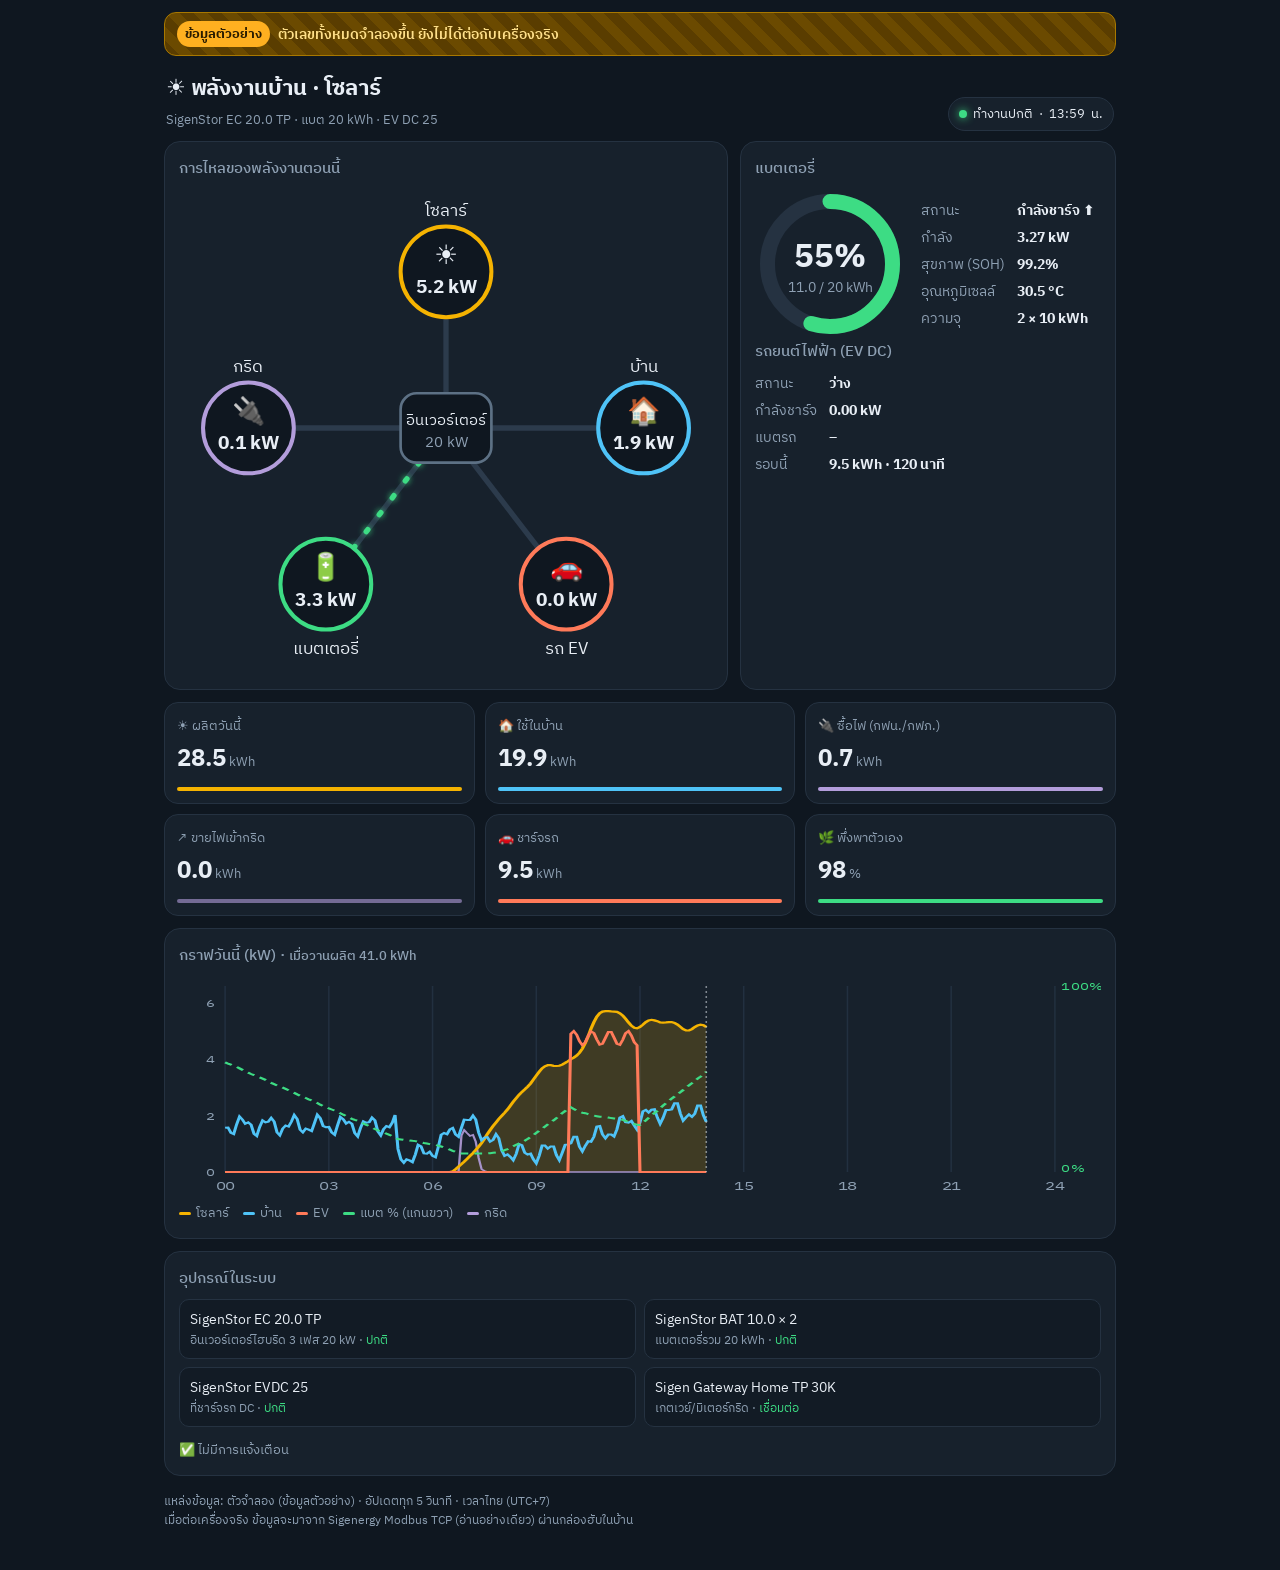
==== index.html @ 57610121 "Solar dashboard demo (simulated data)" ====
<!doctype html>
<html lang="th">
<head>
<meta charset="utf-8">
<meta name="viewport" content="width=device-width, initial-scale=1, viewport-fit=cover">
<meta name="robots" content="noindex">
<link rel="icon" href="data:image/svg+xml,<svg xmlns=%22http://www.w3.org/2000/svg%22 viewBox=%220 0 100 100%22><text y=%22.9em%22 font-size=%2290%22>☀️</text></svg>">
<title>พลังงานบ้าน · โซลาร์ (ข้อมูลตัวอย่าง)</title>
<link rel="preconnect" href="https://fonts.googleapis.com"><link rel="preconnect" href="https://fonts.gstatic.com" crossorigin>
<link href="https://fonts.googleapis.com/css2?family=IBM+Plex+Sans+Thai:wght@400;500;600;700&display=swap" rel="stylesheet">
<style>
:root{--bg:#0f1720;--card:#17212c;--line:#253241;--txt:#e8eef5;--mut:#8ea0b3;--pv:#f5b301;--home:#4fc3f7;--bat:#3ddc84;--grid:#b39ddb;--ev:#ff7a59;--warn:#ffb020}
*{box-sizing:border-box}html,body{margin:0;background:var(--bg);color:var(--txt);font-family:"IBM Plex Sans Thai",system-ui,sans-serif}
.wrap{max-width:980px;margin:0 auto;padding:12px 14px 40px}
.demo{background:repeating-linear-gradient(45deg,#5a3d00,#5a3d00 10px,#6b4a00 10px,#6b4a00 20px);color:#ffe08a;border:1px solid #a87800;border-radius:12px;padding:8px 12px;font-weight:600;display:flex;gap:8px;align-items:center;font-size:14px}
.demo b{white-space:nowrap;background:#ffb020;color:#2a1c00;padding:2px 8px;border-radius:999px;font-size:13px}
header{display:flex;justify-content:space-between;align-items:flex-end;margin:14px 2px 10px;gap:10px;flex-wrap:wrap}
h1{font-size:22px;margin:0}.sub{color:var(--mut);font-size:13px;margin-top:2px}
.pill{display:inline-flex;align-items:center;gap:6px;background:var(--card);border:1px solid var(--line);padding:5px 10px;border-radius:999px;font-size:13px}
.dot{width:8px;height:8px;border-radius:50%;background:var(--bat);box-shadow:0 0 8px var(--bat)}
.grid2{display:grid;grid-template-columns:1.5fr 1fr;gap:12px}@media(max-width:760px){.grid2{grid-template-columns:1fr}}
.card{background:var(--card);border:1px solid var(--line);border-radius:16px;padding:14px}
.card h2{font-size:15px;margin:0 0 8px;color:var(--mut);font-weight:500}
#flow{width:100%;height:auto;display:block}
.node circle{fill:#0f1720;stroke-width:3}.node text{fill:var(--txt);text-anchor:middle}
.lbl{font-size:13px;fill:var(--mut)}.val{font-size:17px;font-weight:700}
.wire{fill:none;stroke:#2c3b4c;stroke-width:4;stroke-linecap:round}
.flowline{fill:none;stroke-width:4;stroke-linecap:round;stroke-dasharray:2 14;animation:dash 1s linear infinite}
.flowline.rev{animation-direction:reverse}@keyframes dash{to{stroke-dashoffset:-16}}
.gauge{display:flex;align-items:center;gap:16px}
.gauge svg{width:150px;height:150px;flex:none}
.kv{display:grid;grid-template-columns:auto 1fr;gap:4px 12px;font-size:14px}.kv span:nth-child(odd){color:var(--mut)}
.tiles{display:grid;grid-template-columns:repeat(3,1fr);gap:10px;margin-top:12px}@media(max-width:560px){.tiles{grid-template-columns:repeat(2,1fr)}}
.tile{background:var(--card);border:1px solid var(--line);border-radius:14px;padding:12px}
.tile .t{font-size:13px;color:var(--mut)}.tile .n{font-size:24px;font-weight:700;margin-top:2px}.tile .u{font-size:13px;color:var(--mut);font-weight:400;margin-left:3px}
.tile .bar{height:4px;border-radius:2px;margin-top:8px}
#chart{width:100%;height:220px;display:block}
.legend{display:flex;gap:14px;flex-wrap:wrap;font-size:13px;color:var(--mut);margin-top:6px}.legend i{display:inline-block;width:12px;height:3px;border-radius:2px;margin-right:5px;vertical-align:middle}
.dev{display:grid;grid-template-columns:repeat(2,1fr);gap:8px;font-size:14px}@media(max-width:560px){.dev{grid-template-columns:1fr}}
.dev div{background:#121b25;border:1px solid var(--line);border-radius:10px;padding:8px 10px}.dev small{color:var(--mut);display:block}
.ok{color:var(--bat)}.foot{color:var(--mut);font-size:12px;margin-top:16px;line-height:1.6}
.mt{margin-top:12px}
</style>
</head>
<body>
<div class="wrap">
  <div class="demo" id="demoBanner"><b>ข้อมูลตัวอย่าง</b><span>ตัวเลขทั้งหมดจำลองขึ้น ยังไม่ได้ต่อกับเครื่องจริง</span></div>
  <header>
    <div><h1>☀️ พลังงานบ้าน · โซลาร์</h1><div class="sub">SigenStor EC 20.0 TP · แบต 20 kWh · EV DC 25</div></div>
    <div class="pill"><span class="dot" id="stDot"></span><span id="stTxt">ทำงานปกติ</span> · <span id="clock">--:--</span> น.</div>
  </header>

  <div class="grid2">
    <div class="card">
      <h2>การไหลของพลังงานตอนนี้</h2>
      <svg id="flow" viewBox="0 -14 400 364" aria-label="แผนภาพการไหลของพลังงาน">
        <defs><filter id="glow"><feGaussianBlur stdDeviation="2.5" result="b"/><feMerge><feMergeNode in="b"/><feMergeNode in="SourceGraphic"/></feMerge></filter></defs>
        <g id="wires"></g>
        <g class="node" transform="translate(200,165)"><rect x="-34" y="-26" width="68" height="52" rx="12" fill="#0f1720" stroke="#5d7185" stroke-width="2"/><text y="-2" class="lbl" style="font-size:11px">อินเวอร์เตอร์</text><text y="14" style="font-size:11px;fill:#8ea0b3">20 kW</text></g>
      </svg>
    </div>
    <div class="card">
      <h2>แบตเตอรี่</h2>
      <div class="gauge">
        <svg viewBox="0 0 120 120"><circle cx="60" cy="60" r="50" fill="none" stroke="#253241" stroke-width="12"/>
          <circle id="socArc" cx="60" cy="60" r="50" fill="none" stroke="var(--bat)" stroke-width="12" stroke-linecap="round" transform="rotate(-90 60 60)" stroke-dasharray="314" stroke-dashoffset="314" style="transition:stroke-dashoffset .8s"/>
          <text x="60" y="62" text-anchor="middle" fill="#e8eef5" style="font-size:26px;font-weight:700" id="socTxt">--%</text>
          <text x="60" y="82" text-anchor="middle" fill="#8ea0b3" style="font-size:11px" id="socKwh">-- kWh</text></svg>
        <div class="kv">
          <span>สถานะ</span><b id="bState">-</b>
          <span>กำลัง</span><b id="bPow">-</b>
          <span>สุขภาพ (SOH)</span><b id="bSoh">-</b>
          <span>อุณหภูมิเซลล์</span><b id="bTemp">-</b>
          <span>ความจุ</span><b>2 × 10 kWh</b>
        </div>
      </div>
      <h2 class="mt">รถยนต์ไฟฟ้า (EV DC)</h2>
      <div class="kv"><span>สถานะ</span><b id="evState">-</b><span>กำลังชาร์จ</span><b id="evPow">-</b><span>แบตรถ</span><b id="evSoc">-</b><span>รอบนี้</span><b id="evSess">-</b></div>
    </div>
  </div>

  <div class="tiles">
    <div class="tile"><div class="t">☀️ ผลิตวันนี้</div><div class="n"><span id="tPv">-</span><span class="u">kWh</span></div><div class="bar" style="background:var(--pv)"></div></div>
    <div class="tile"><div class="t">🏠 ใช้ในบ้าน</div><div class="n"><span id="tHome">-</span><span class="u">kWh</span></div><div class="bar" style="background:var(--home)"></div></div>
    <div class="tile"><div class="t">🔌 ซื้อไฟ (กฟน./กฟภ.)</div><div class="n"><span id="tImp">-</span><span class="u">kWh</span></div><div class="bar" style="background:var(--grid)"></div></div>
    <div class="tile"><div class="t">↗️ ขายไฟเข้ากริด</div><div class="n"><span id="tExp">-</span><span class="u">kWh</span></div><div class="bar" style="background:var(--grid);opacity:.6"></div></div>
    <div class="tile"><div class="t">🚗 ชาร์จรถ</div><div class="n"><span id="tEv">-</span><span class="u">kWh</span></div><div class="bar" style="background:var(--ev)"></div></div>
    <div class="tile"><div class="t">🌿 พึ่งพาตัวเอง</div><div class="n"><span id="tSelf">-</span><span class="u">%</span></div><div class="bar" style="background:var(--bat)"></div></div>
  </div>

  <div class="card mt">
    <h2>กราฟวันนี้ (kW) · <span id="yest" style="font-size:13px"></span></h2>
    <svg id="chart" viewBox="0 0 600 220" preserveAspectRatio="none"></svg>
    <div class="legend"><span><i style="background:var(--pv)"></i>โซลาร์</span><span><i style="background:var(--home)"></i>บ้าน</span><span><i style="background:var(--ev)"></i>EV</span><span><i style="background:var(--bat)"></i>แบต % (แกนขวา)</span><span><i style="background:var(--grid)"></i>กริด</span></div>
  </div>

  <div class="card mt">
    <h2>อุปกรณ์ในระบบ</h2>
    <div class="dev">
      <div>SigenStor EC 20.0 TP<small>อินเวอร์เตอร์ไฮบริด 3 เฟส 20 kW · <span class="ok" id="dInv">ปกติ</span></small></div>
      <div>SigenStor BAT 10.0 × 2<small>แบตเตอรี่รวม 20 kWh · <span class="ok">ปกติ</span></small></div>
      <div>SigenStor EVDC 25<small>ที่ชาร์จรถ DC · <span class="ok" id="dEv">ปกติ</span></small></div>
      <div>Sigen Gateway Home TP 30K<small>เกตเวย์/มิเตอร์กริด · <span class="ok" id="dGw">เชื่อมต่อ</span></small></div>
    </div>
    <div class="sub mt" id="alarms">✅ ไม่มีการแจ้งเตือน</div>
  </div>

  <div class="foot">แหล่งข้อมูล: <span id="srcTxt">ตัวจำลอง (ข้อมูลตัวอย่าง)</span> · อัปเดตทุก 5 วินาที · เวลาไทย (UTC+7)<br>
  เมื่อต่อเครื่องจริง ข้อมูลจะมาจาก Sigenergy Modbus TCP (อ่านอย่างเดียว) ผ่านกล่องฮับในบ้าน</div>
</div>
<script src="sim.js"></script>
<script>
const $ = id => document.getElementById(id);
const C = {pv:'#f5b301',home:'#4fc3f7',bat:'#3ddc84',grid:'#b39ddb',ev:'#ff7a59'};
const params = new URLSearchParams(location.search);
const API = params.get('api') || (location.hostname.endsWith('github.io') || location.protocol === 'file:' ? null : '');
let mode = API === null ? 'sim' : 'api';
const fmt = (x, d=1) => x == null ? '–' : (Math.abs(x) < 0.05 ? 0 : x).toLocaleString('th-TH', {minimumFractionDigits:d, maximumFractionDigits:d});

// power-flow layout
const N = {pv:[200,48,'☀️','โซลาร์',C.pv], grid:[52,165,'🔌','กริด',C.grid], home:[348,165,'🏠','บ้าน',C.home], bat:[110,282,'🔋','แบตเตอรี่',C.bat], ev:[290,282,'🚗','รถ EV',C.ev]};
(function drawNodes(){
  const svg = $('flow'), w = $('wires');
  for (const [k,[x,y,ic,name,col]] of Object.entries(N)) {
    w.insertAdjacentHTML('beforeend', `<path class="wire" d="M200 165 L${x} ${y}"/><path id="fl_${k}" class="flowline" stroke="${col}" filter="url(#glow)" d="M${k==='pv'||k==='grid'?`${x} ${y} L200 165`:`200 165 L${x} ${y}`}" style="opacity:0"/>`);
    svg.insertAdjacentHTML('beforeend', `<g class="node" transform="translate(${x},${y})"><circle r="34" stroke="${col}"/><text y="-6" style="font-size:20px">${ic}</text><text y="16" class="val" id="v_${k}" style="font-size:14px">–</text><text y="${y>200?52:-42}" class="lbl">${name}</text></g>`);
  }
})();
function setFlow(k, kw, forward){ // forward = along the drawn path direction
  const el = $('fl_'+k), a = Math.abs(kw||0);
  el.style.opacity = a > 0.05 ? 1 : 0; el.classList.toggle('rev', !forward);
  el.style.animationDuration = (a > 0 ? Math.max(0.35, 1.6 - a/6) : 1) + 's';
}
function render(s, hist){
  const p = s.power_kw, b = s.battery, t = s.today_kwh;
  $('demoBanner').style.display = s.demo ? 'flex' : 'none';
  $('srcTxt').textContent = s.demo ? 'ตัวจำลอง (ข้อมูลตัวอย่าง)' : 'Sigenergy Modbus TCP (ข้อมูลจริง)';
  $('clock').textContent = s.ts.slice(11,16);
  $('stTxt').textContent = s.plant.running_state_th || '-';
  $('v_pv').textContent = fmt(p.pv)+' kW'; $('v_home').textContent = fmt(p.home)+' kW';
  $('v_bat').textContent = fmt(Math.abs(p.battery))+' kW'; $('v_grid').textContent = fmt(Math.abs(p.grid))+' kW'; $('v_ev').textContent = fmt(p.ev)+' kW';
  setFlow('pv', p.pv, true); setFlow('home', p.home, true); setFlow('ev', p.ev, true);
  setFlow('bat', p.battery, p.battery > 0);   // charging: inverter -> battery
  setFlow('grid', p.grid, p.grid > 0);        // import: grid -> inverter
  const soc = b.soc_pct || 0; $('socArc').style.strokeDashoffset = 314 * (1 - soc/100);
  $('socArc').style.stroke = soc < 20 ? '#ff6b6b' : C.bat;
  $('socTxt').textContent = fmt(soc,0)+'%'; $('socKwh').textContent = fmt(soc/100*(b.capacity_kwh||20))+' / '+(b.capacity_kwh||20)+' kWh';
  $('bState').textContent = {charging:'กำลังชาร์จ ⬆',discharging:'กำลังจ่ายไฟ ⬇',idle:'พัก'}[b.state] || '-';
  $('bPow').textContent = fmt(Math.abs(p.battery),2)+' kW'; $('bSoh').textContent = fmt(b.soh_pct)+'%'; $('bTemp').textContent = fmt(b.temp_c)+' °C';
  $('evState').textContent = s.ev.state_th; $('evPow').textContent = fmt(s.ev.power_kw,2)+' kW';
  $('evSoc').textContent = s.ev.vehicle_soc_pct == null ? '–' : fmt(s.ev.vehicle_soc_pct,0)+'%';
  $('evSess').textContent = s.ev.session_min ? `${fmt(s.ev.session_kwh)} kWh · ${s.ev.session_min} นาที` : '–';
  $('tPv').textContent = fmt(t.pv); $('tHome').textContent = fmt(t.home); $('tImp').textContent = fmt(t.grid_import);
  $('tExp').textContent = fmt(t.grid_export); $('tEv').textContent = fmt(t.ev); $('tSelf').textContent = s.self_sufficiency_pct ?? '–';
  $('yest').textContent = t.pv_yesterday != null ? `เมื่อวานผลิต ${fmt(t.pv_yesterday)} kWh` : '';
  $('dGw').textContent = s.plant.grid_sensor_connected ? 'เชื่อมต่อ' : 'ไม่เชื่อมต่อ';
  $('alarms').innerHTML = s.alarms.length ? '⚠️ ' + s.alarms.map(a=>a.text).join(', ') : '✅ ไม่มีการแจ้งเตือน';
  if (hist) drawChart(hist);
}
function drawChart(h){
  const W=600,H=220,L=30,R=30,T=10,B=24, svg=$('chart');
  const toM = s => +s.slice(0,2)*60 + +s.slice(3,5);
  const x = m => L + (W-L-R)*m/1440;
  const maxKw = Math.max(6, ...h.map(d=>Math.max(d.pv,d.home,d.ev,Math.abs(d.grid))))*1.1;
  const y = v => T + (H-T-B)*(1 - v/maxKw), ys = v => T + (H-T-B)*(1 - v/100);
  const path = (k,f=y) => h.map((d,i)=>(i?'L':'M')+x(toM(d.t)).toFixed(1)+' '+f(Math.max(0,d[k])).toFixed(1)).join(' ');
  let g = '';
  for (let hr=0; hr<=24; hr+=3) g += `<line x1="${x(hr*60)}" x2="${x(hr*60)}" y1="${T}" y2="${H-B}" stroke="#223040"/><text x="${x(hr*60)}" y="${H-6}" fill="#8ea0b3" font-size="11" text-anchor="middle">${String(hr).padStart(2,'0')}</text>`;
  for (let v=0; v<=maxKw; v+= maxKw>12?4:2) g += `<text x="${L-6}" y="${y(v)+4}" fill="#8ea0b3" font-size="10" text-anchor="end">${v}</text>`;
  g += `<text x="${W-R+4}" y="${ys(100)+4}" fill="#3ddc84" font-size="10">100%</text><text x="${W-R+4}" y="${ys(0)}" fill="#3ddc84" font-size="10">0%</text>`;
  if (h.length) {
    const area = path('pv') + ` L${x(toM(h[h.length-1].t))} ${y(0)} L${x(0)} ${y(0)} Z`;
    g += `<path d="${area}" fill="${C.pv}" opacity=".18"/>`;
    g += `<path d="${path('grid', v=>y(v))}" fill="none" stroke="${C.grid}" stroke-width="1.5" opacity=".9"/>`;
    g += `<path d="${path('pv')}" fill="none" stroke="${C.pv}" stroke-width="2.2"/><path d="${path('home')}" fill="none" stroke="${C.home}" stroke-width="2"/>`;
    g += `<path d="${path('ev')}" fill="none" stroke="${C.ev}" stroke-width="2"/><path d="${path('soc',ys)}" fill="none" stroke="${C.bat}" stroke-width="2" stroke-dasharray="5 4"/>`;
    const last = h[h.length-1]; g += `<line x1="${x(toM(last.t))}" x2="${x(toM(last.t))}" y1="${T}" y2="${H-B}" stroke="#e8eef5" stroke-dasharray="2 3" opacity=".5"/>`;
  }
  svg.innerHTML = g;
}
let tick = 0;
async function refresh(){
  try {
    if (mode === 'api') {
      const base = API || '';
      const s = await (await fetch(base + '/api/snapshot', {cache:'no-store'})).json();
      const h = (tick++ % 12 === 0) ? (await (await fetch(base + '/api/history', {cache:'no-store'})).json()).points : null;
      render(s, h); return;
    }
  } catch (e) { console.warn('API unavailable, using simulator', e); mode = 'sim'; }
  const r = SigenSim.snapshot(); render(r.snap, r.history);
}
refresh(); setInterval(refresh, 5000);
</script>
</body>
</html>
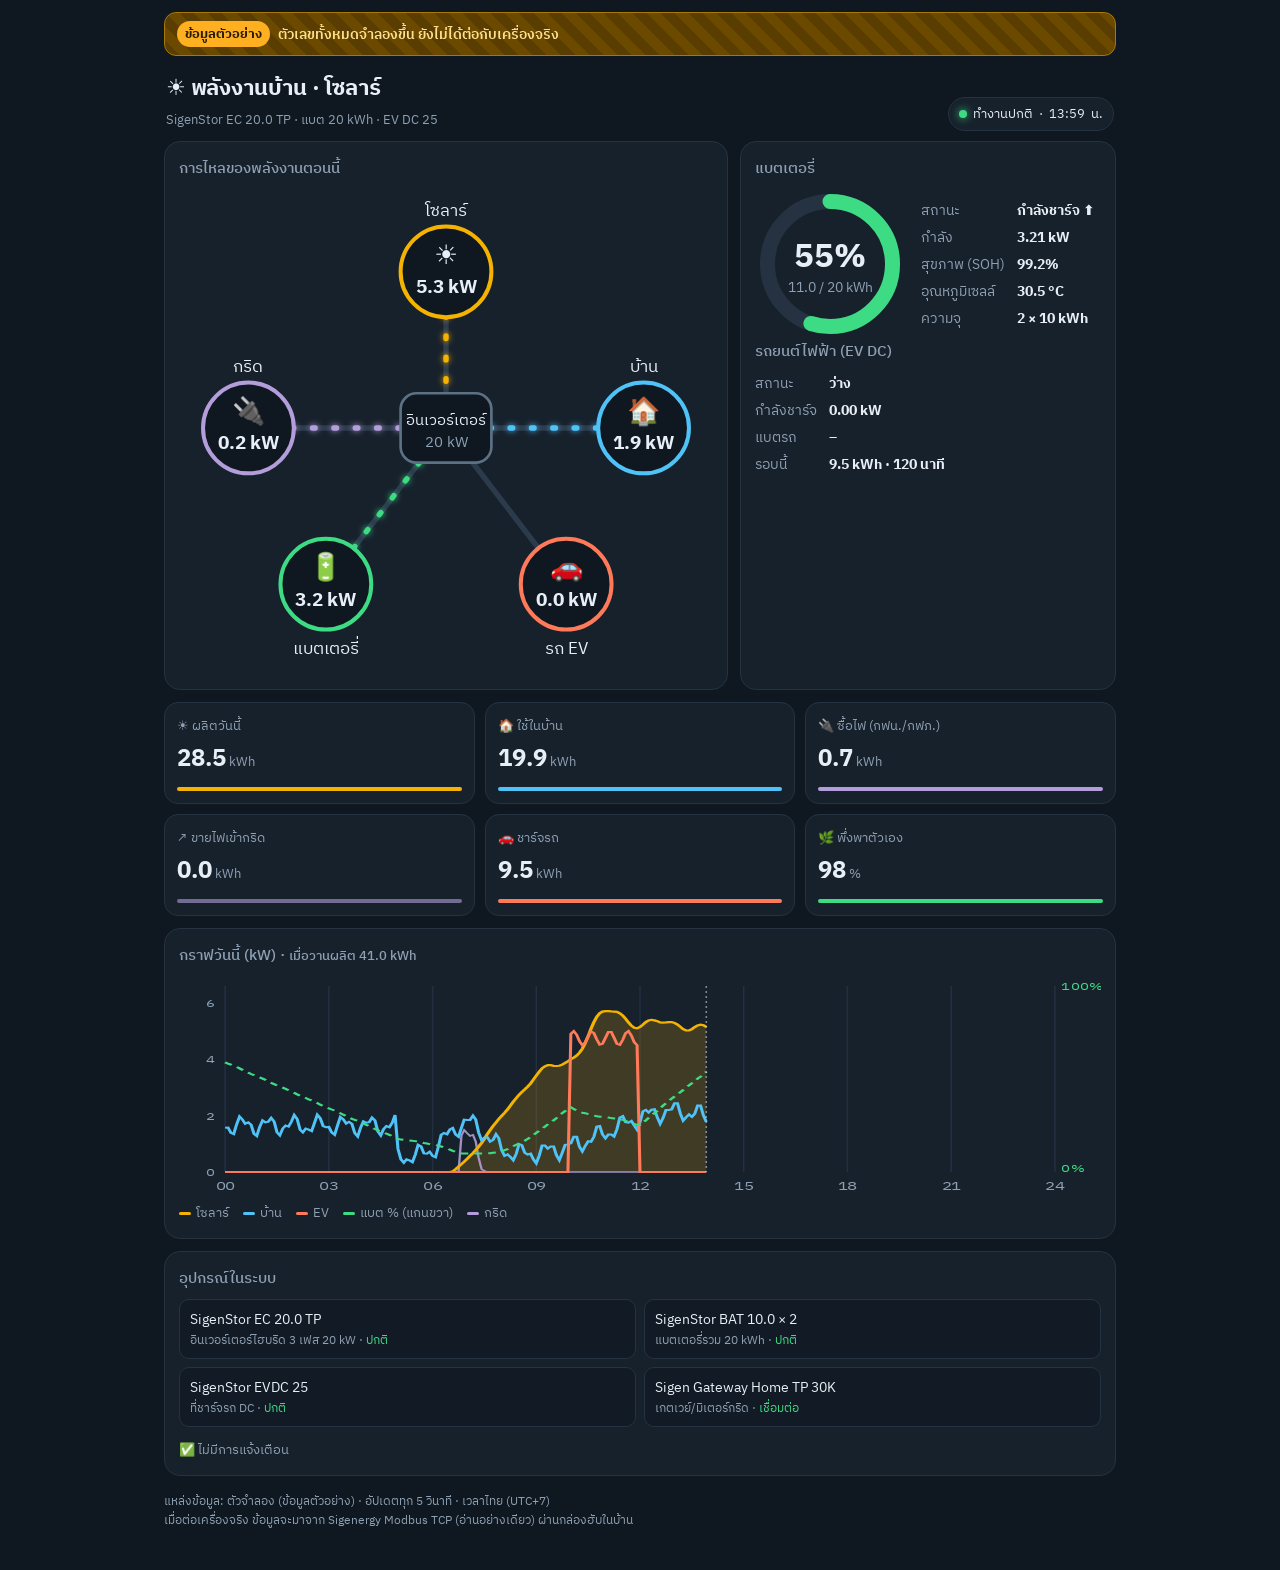
==== commit 609f5948: "Fix glow filter on straight flow lines" ====
--- a/index.html
+++ b/index.html
@@ -54,7 +54,7 @@
     <div class="card">
       <h2>การไหลของพลังงานตอนนี้</h2>
       <svg id="flow" viewBox="0 -14 400 364" aria-label="แผนภาพการไหลของพลังงาน">
-        <defs><filter id="glow"><feGaussianBlur stdDeviation="2.5" result="b"/><feMerge><feMergeNode in="b"/><feMergeNode in="SourceGraphic"/></feMerge></filter></defs>
+        <defs><filter id="glow" filterUnits="userSpaceOnUse" x="0" y="-14" width="400" height="364"><feGaussianBlur stdDeviation="2.5" result="b"/><feMerge><feMergeNode in="b"/><feMergeNode in="SourceGraphic"/></feMerge></filter></defs>
         <g id="wires"></g>
         <g class="node" transform="translate(200,165)"><rect x="-34" y="-26" width="68" height="52" rx="12" fill="#0f1720" stroke="#5d7185" stroke-width="2"/><text y="-2" class="lbl" style="font-size:11px">อินเวอร์เตอร์</text><text y="14" style="font-size:11px;fill:#8ea0b3">20 kW</text></g>
       </svg>
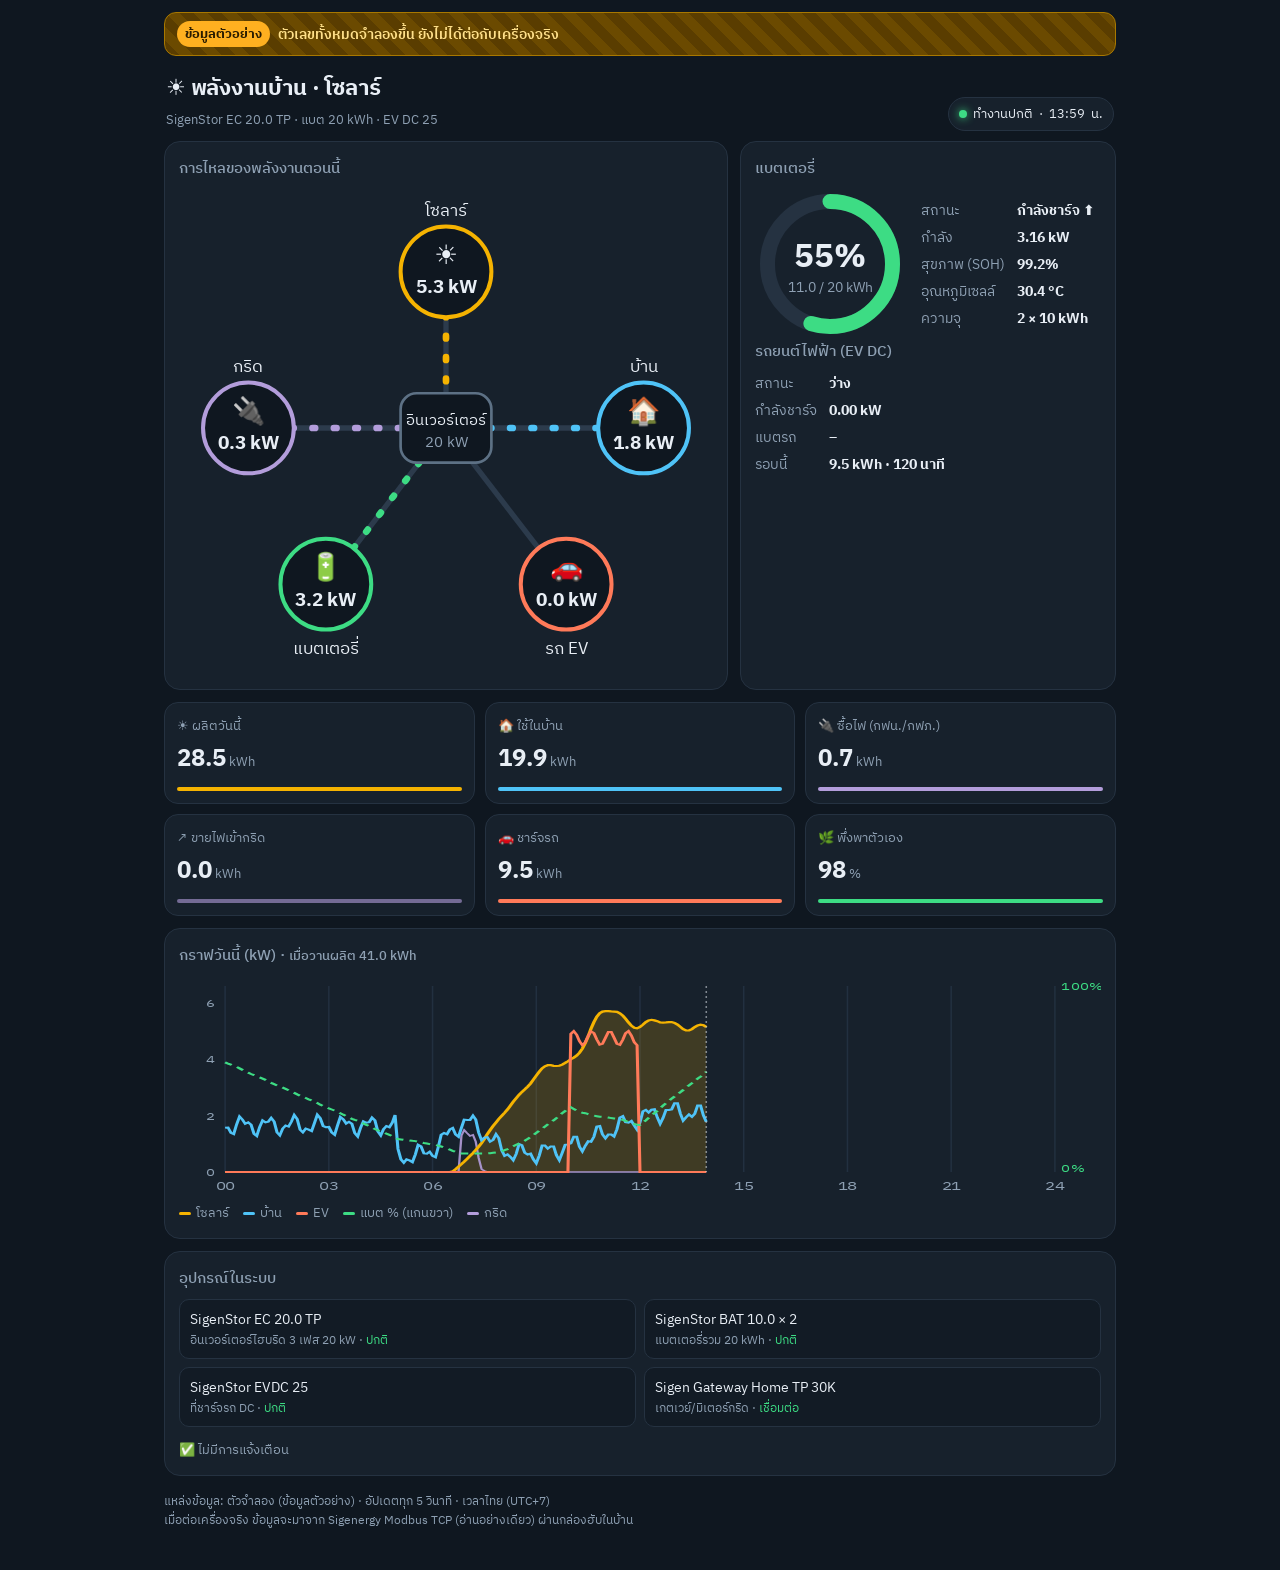
==== commit 4c8e4ffd: "Show flow lines on straight wires" ====
--- a/index.html
+++ b/index.html
@@ -25,7 +25,7 @@
 .node circle{fill:#0f1720;stroke-width:3}.node text{fill:var(--txt);text-anchor:middle}
 .lbl{font-size:13px;fill:var(--mut)}.val{font-size:17px;font-weight:700}
 .wire{fill:none;stroke:#2c3b4c;stroke-width:4;stroke-linecap:round}
-.flowline{fill:none;stroke-width:4;stroke-linecap:round;stroke-dasharray:2 14;animation:dash 1s linear infinite}
+.flowline{fill:none;stroke-width:5;stroke-linecap:round;stroke-dasharray:2 14;animation:dash 1s linear infinite}
 .flowline.rev{animation-direction:reverse}@keyframes dash{to{stroke-dashoffset:-16}}
 .gauge{display:flex;align-items:center;gap:16px}
 .gauge svg{width:150px;height:150px;flex:none}
@@ -122,7 +122,7 @@
 (function drawNodes(){
   const svg = $('flow'), w = $('wires');
   for (const [k,[x,y,ic,name,col]] of Object.entries(N)) {
-    w.insertAdjacentHTML('beforeend', `<path class="wire" d="M200 165 L${x} ${y}"/><path id="fl_${k}" class="flowline" stroke="${col}" filter="url(#glow)" d="M${k==='pv'||k==='grid'?`${x} ${y} L200 165`:`200 165 L${x} ${y}`}" style="opacity:0"/>`);
+    w.insertAdjacentHTML('beforeend', `<path class="wire" d="M200 165 L${x} ${y}"/><path id="fl_${k}" class="flowline" stroke="${col}" d="M${k==='pv'||k==='grid'?`${x} ${y} L200 165`:`200 165 L${x} ${y}`}" style="opacity:0"/>`);
     svg.insertAdjacentHTML('beforeend', `<g class="node" transform="translate(${x},${y})"><circle r="34" stroke="${col}"/><text y="-6" style="font-size:20px">${ic}</text><text y="16" class="val" id="v_${k}" style="font-size:14px">–</text><text y="${y>200?52:-42}" class="lbl">${name}</text></g>`);
   }
 })();
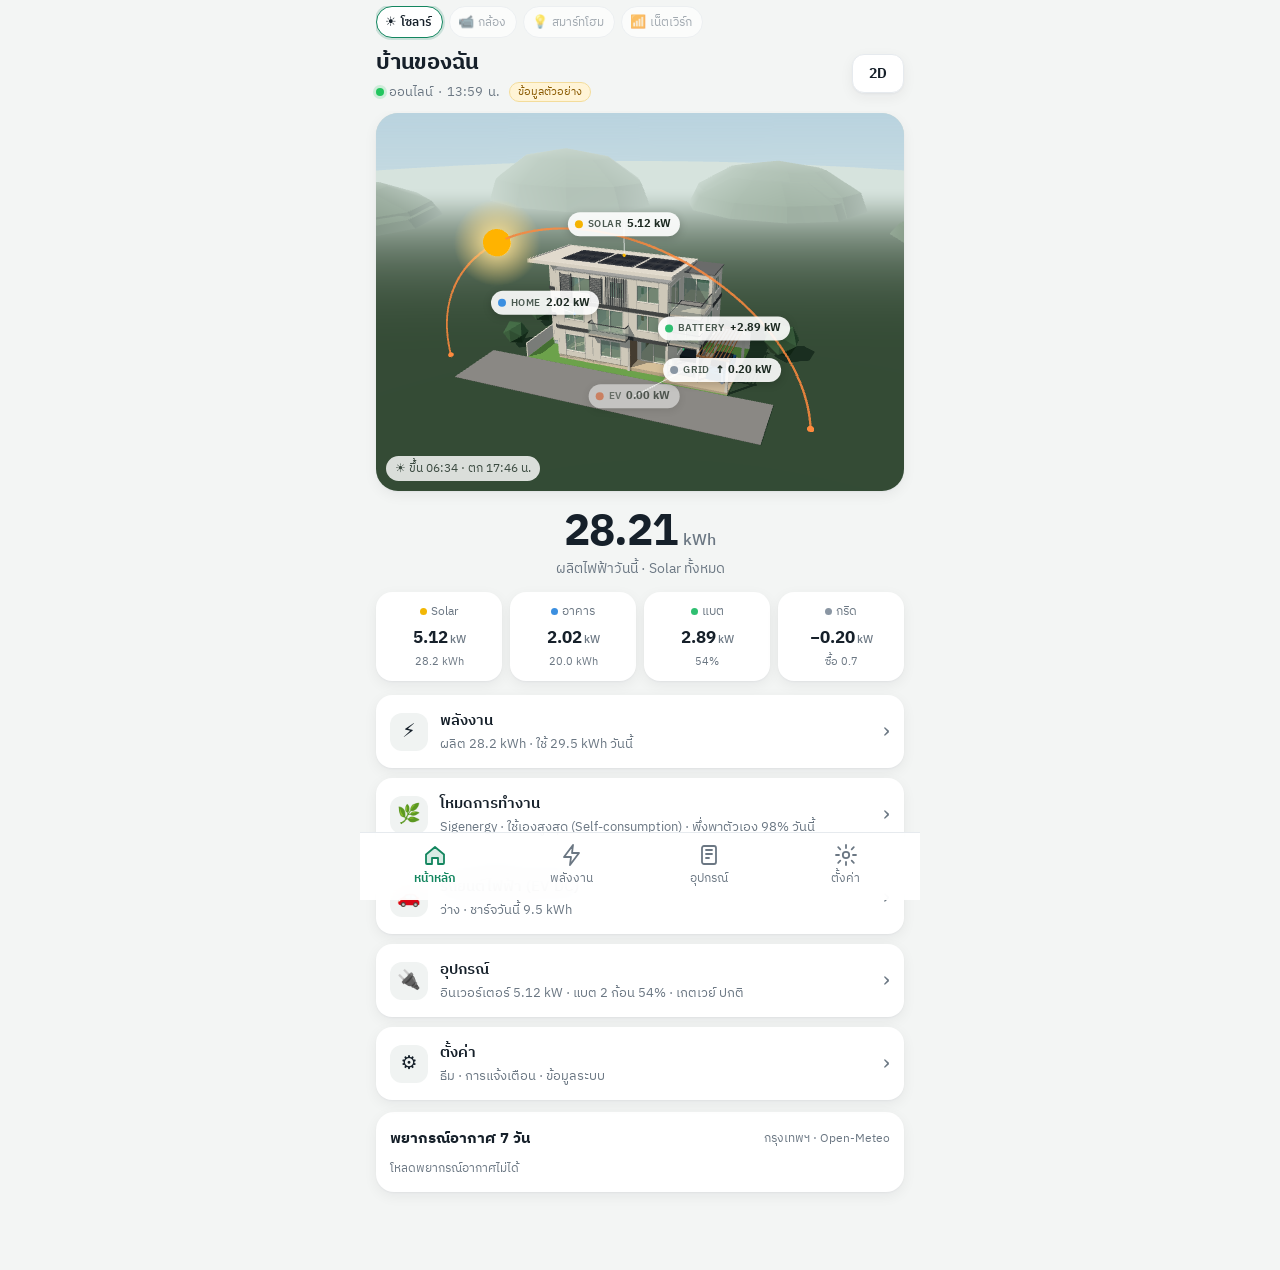
==== commit 47b200c3: "v2: Home Energy app prototype (3D house hero, energy/Sankey, devices, settings) – simulated data" ====
--- a/index.html
+++ b/index.html
@@ -1,196 +1,97 @@
 <!doctype html>
-<html lang="th">
+<html lang="th" data-theme="light">
 <head>
 <meta charset="utf-8">
-<meta name="viewport" content="width=device-width, initial-scale=1, viewport-fit=cover">
-<meta name="robots" content="noindex">
-<link rel="icon" href="data:image/svg+xml,<svg xmlns=%22http://www.w3.org/2000/svg%22 viewBox=%220 0 100 100%22><text y=%22.9em%22 font-size=%2290%22>☀️</text></svg>">
-<title>พลังงานบ้าน · โซลาร์ (ข้อมูลตัวอย่าง)</title>
+<meta name="viewport" content="width=device-width,initial-scale=1,viewport-fit=cover">
+<meta name="robots" content="noindex,nofollow">
+<meta name="theme-color" content="#f4f6f5">
+<title>บ้านของฉัน · Home Energy</title>
+<link rel="icon" href="data:image/svg+xml,<svg xmlns=%22http://www.w3.org/2000/svg%22 viewBox=%220 0 100 100%22><text y=%22.9em%22 font-size=%2290%22>🏡</text></svg>">
 <link rel="preconnect" href="https://fonts.googleapis.com"><link rel="preconnect" href="https://fonts.gstatic.com" crossorigin>
 <link href="https://fonts.googleapis.com/css2?family=IBM+Plex+Sans+Thai:wght@400;500;600;700&display=swap" rel="stylesheet">
-<style>
-:root{--bg:#0f1720;--card:#17212c;--line:#253241;--txt:#e8eef5;--mut:#8ea0b3;--pv:#f5b301;--home:#4fc3f7;--bat:#3ddc84;--grid:#b39ddb;--ev:#ff7a59;--warn:#ffb020}
-*{box-sizing:border-box}html,body{margin:0;background:var(--bg);color:var(--txt);font-family:"IBM Plex Sans Thai",system-ui,sans-serif}
-.wrap{max-width:980px;margin:0 auto;padding:12px 14px 40px}
-.demo{background:repeating-linear-gradient(45deg,#5a3d00,#5a3d00 10px,#6b4a00 10px,#6b4a00 20px);color:#ffe08a;border:1px solid #a87800;border-radius:12px;padding:8px 12px;font-weight:600;display:flex;gap:8px;align-items:center;font-size:14px}
-.demo b{white-space:nowrap;background:#ffb020;color:#2a1c00;padding:2px 8px;border-radius:999px;font-size:13px}
-header{display:flex;justify-content:space-between;align-items:flex-end;margin:14px 2px 10px;gap:10px;flex-wrap:wrap}
-h1{font-size:22px;margin:0}.sub{color:var(--mut);font-size:13px;margin-top:2px}
-.pill{display:inline-flex;align-items:center;gap:6px;background:var(--card);border:1px solid var(--line);padding:5px 10px;border-radius:999px;font-size:13px}
-.dot{width:8px;height:8px;border-radius:50%;background:var(--bat);box-shadow:0 0 8px var(--bat)}
-.grid2{display:grid;grid-template-columns:1.5fr 1fr;gap:12px}@media(max-width:760px){.grid2{grid-template-columns:1fr}}
-.card{background:var(--card);border:1px solid var(--line);border-radius:16px;padding:14px}
-.card h2{font-size:15px;margin:0 0 8px;color:var(--mut);font-weight:500}
-#flow{width:100%;height:auto;display:block}
-.node circle{fill:#0f1720;stroke-width:3}.node text{fill:var(--txt);text-anchor:middle}
-.lbl{font-size:13px;fill:var(--mut)}.val{font-size:17px;font-weight:700}
-.wire{fill:none;stroke:#2c3b4c;stroke-width:4;stroke-linecap:round}
-.flowline{fill:none;stroke-width:5;stroke-linecap:round;stroke-dasharray:2 14;animation:dash 1s linear infinite}
-.flowline.rev{animation-direction:reverse}@keyframes dash{to{stroke-dashoffset:-16}}
-.gauge{display:flex;align-items:center;gap:16px}
-.gauge svg{width:150px;height:150px;flex:none}
-.kv{display:grid;grid-template-columns:auto 1fr;gap:4px 12px;font-size:14px}.kv span:nth-child(odd){color:var(--mut)}
-.tiles{display:grid;grid-template-columns:repeat(3,1fr);gap:10px;margin-top:12px}@media(max-width:560px){.tiles{grid-template-columns:repeat(2,1fr)}}
-.tile{background:var(--card);border:1px solid var(--line);border-radius:14px;padding:12px}
-.tile .t{font-size:13px;color:var(--mut)}.tile .n{font-size:24px;font-weight:700;margin-top:2px}.tile .u{font-size:13px;color:var(--mut);font-weight:400;margin-left:3px}
-.tile .bar{height:4px;border-radius:2px;margin-top:8px}
-#chart{width:100%;height:220px;display:block}
-.legend{display:flex;gap:14px;flex-wrap:wrap;font-size:13px;color:var(--mut);margin-top:6px}.legend i{display:inline-block;width:12px;height:3px;border-radius:2px;margin-right:5px;vertical-align:middle}
-.dev{display:grid;grid-template-columns:repeat(2,1fr);gap:8px;font-size:14px}@media(max-width:560px){.dev{grid-template-columns:1fr}}
-.dev div{background:#121b25;border:1px solid var(--line);border-radius:10px;padding:8px 10px}.dev small{color:var(--mut);display:block}
-.ok{color:var(--bat)}.foot{color:var(--mut);font-size:12px;margin-top:16px;line-height:1.6}
-.mt{margin-top:12px}
-</style>
+<link rel="stylesheet" href="./style.css">
+<script type="importmap">{ "imports": { "three": "./vendor/three/three.module.js", "three/addons/": "./vendor/three/addons/" } }</script>
 </head>
 <body>
-<div class="wrap">
-  <div class="demo" id="demoBanner"><b>ข้อมูลตัวอย่าง</b><span>ตัวเลขทั้งหมดจำลองขึ้น ยังไม่ได้ต่อกับเครื่องจริง</span></div>
-  <header>
-    <div><h1>☀️ พลังงานบ้าน · โซลาร์</h1><div class="sub">SigenStor EC 20.0 TP · แบต 20 kWh · EV DC 25</div></div>
-    <div class="pill"><span class="dot" id="stDot"></span><span id="stTxt">ทำงานปกติ</span> · <span id="clock">--:--</span> น.</div>
-  </header>
-
-  <div class="grid2">
-    <div class="card">
-      <h2>การไหลของพลังงานตอนนี้</h2>
-      <svg id="flow" viewBox="0 -14 400 364" aria-label="แผนภาพการไหลของพลังงาน">
-        <defs><filter id="glow" filterUnits="userSpaceOnUse" x="0" y="-14" width="400" height="364"><feGaussianBlur stdDeviation="2.5" result="b"/><feMerge><feMergeNode in="b"/><feMergeNode in="SourceGraphic"/></feMerge></filter></defs>
-        <g id="wires"></g>
-        <g class="node" transform="translate(200,165)"><rect x="-34" y="-26" width="68" height="52" rx="12" fill="#0f1720" stroke="#5d7185" stroke-width="2"/><text y="-2" class="lbl" style="font-size:11px">อินเวอร์เตอร์</text><text y="14" style="font-size:11px;fill:#8ea0b3">20 kW</text></g>
-      </svg>
-    </div>
-    <div class="card">
-      <h2>แบตเตอรี่</h2>
-      <div class="gauge">
-        <svg viewBox="0 0 120 120"><circle cx="60" cy="60" r="50" fill="none" stroke="#253241" stroke-width="12"/>
-          <circle id="socArc" cx="60" cy="60" r="50" fill="none" stroke="var(--bat)" stroke-width="12" stroke-linecap="round" transform="rotate(-90 60 60)" stroke-dasharray="314" stroke-dashoffset="314" style="transition:stroke-dashoffset .8s"/>
-          <text x="60" y="62" text-anchor="middle" fill="#e8eef5" style="font-size:26px;font-weight:700" id="socTxt">--%</text>
-          <text x="60" y="82" text-anchor="middle" fill="#8ea0b3" style="font-size:11px" id="socKwh">-- kWh</text></svg>
-        <div class="kv">
-          <span>สถานะ</span><b id="bState">-</b>
-          <span>กำลัง</span><b id="bPow">-</b>
-          <span>สุขภาพ (SOH)</span><b id="bSoh">-</b>
-          <span>อุณหภูมิเซลล์</span><b id="bTemp">-</b>
-          <span>ความจุ</span><b>2 × 10 kWh</b>
-        </div>
+<div class="app">
+  <div class="topbar">
+    <nav class="systems" aria-label="ระบบ">
+      <button class="sys on" data-sys="solar" title="โซลาร์">☀️<span>โซลาร์</span></button>
+      <button class="sys" data-sys="cctv" title="กล้อง">📹<span>กล้อง</span></button>
+      <button class="sys" data-sys="smart" title="สมาร์ทโฮม">💡<span>สมาร์ทโฮม</span></button>
+      <button class="sys" data-sys="net" title="เน็ตเวิร์ก">📶<span>เน็ตเวิร์ก</span></button>
+    </nav>
+    <header class="hdr">
+      <div>
+        <h1 id="title">บ้านของฉัน</h1>
+        <div class="status"><span class="dot"></span><span id="stTxt">ออนไลน์</span> · <span id="clock">--:--</span> น. <span class="badge" id="demoBadge" title="ตัวเลขจำลอง ยังไม่ได้ต่อเครื่องจริง">ข้อมูลตัวอย่าง</span></div>
       </div>
-      <h2 class="mt">รถยนต์ไฟฟ้า (EV DC)</h2>
-      <div class="kv"><span>สถานะ</span><b id="evState">-</b><span>กำลังชาร์จ</span><b id="evPow">-</b><span>แบตรถ</span><b id="evSoc">-</b><span>รอบนี้</span><b id="evSess">-</b></div>
-    </div>
+      <button class="pill-btn" id="viewBtn" aria-label="สลับมุมมอง 3D / 2D">2D</button>
+    </header>
   </div>
 
-  <div class="tiles">
-    <div class="tile"><div class="t">☀️ ผลิตวันนี้</div><div class="n"><span id="tPv">-</span><span class="u">kWh</span></div><div class="bar" style="background:var(--pv)"></div></div>
-    <div class="tile"><div class="t">🏠 ใช้ในบ้าน</div><div class="n"><span id="tHome">-</span><span class="u">kWh</span></div><div class="bar" style="background:var(--home)"></div></div>
-    <div class="tile"><div class="t">🔌 ซื้อไฟ (กฟน./กฟภ.)</div><div class="n"><span id="tImp">-</span><span class="u">kWh</span></div><div class="bar" style="background:var(--grid)"></div></div>
-    <div class="tile"><div class="t">↗️ ขายไฟเข้ากริด</div><div class="n"><span id="tExp">-</span><span class="u">kWh</span></div><div class="bar" style="background:var(--grid);opacity:.6"></div></div>
-    <div class="tile"><div class="t">🚗 ชาร์จรถ</div><div class="n"><span id="tEv">-</span><span class="u">kWh</span></div><div class="bar" style="background:var(--ev)"></div></div>
-    <div class="tile"><div class="t">🌿 พึ่งพาตัวเอง</div><div class="n"><span id="tSelf">-</span><span class="u">%</span></div><div class="bar" style="background:var(--bat)"></div></div>
-  </div>
+  <main id="views">
+    <!-- HOME -->
+    <section class="view" id="v-home">
+      <div class="hero" id="hero"><div class="hero-chip" id="sunChip">☀ --</div><div class="hero-loading" id="heroLoading">กำลังโหลดโมเดลบ้าน…</div></div>
+      <div class="big">
+        <div class="big-n"><span id="bigKwh">–</span><small>kWh</small></div>
+        <div class="big-s">ผลิตไฟฟ้าวันนี้ · Solar ทั้งหมด</div>
+      </div>
+      <div class="cells" id="cells"></div>
+      <div class="list" id="homeList"></div>
+      <div class="card weather" id="weather"><div class="card-h"><b>พยากรณ์อากาศ 7 วัน</b><span class="muted">กรุงเทพฯ · Open-Meteo</span></div><div class="wx-body muted">กำลังโหลด…</div></div>
+    </section>
 
-  <div class="card mt">
-    <h2>กราฟวันนี้ (kW) · <span id="yest" style="font-size:13px"></span></h2>
-    <svg id="chart" viewBox="0 0 600 220" preserveAspectRatio="none"></svg>
-    <div class="legend"><span><i style="background:var(--pv)"></i>โซลาร์</span><span><i style="background:var(--home)"></i>บ้าน</span><span><i style="background:var(--ev)"></i>EV</span><span><i style="background:var(--bat)"></i>แบต % (แกนขวา)</span><span><i style="background:var(--grid)"></i>กริด</span></div>
-  </div>
+    <!-- ENERGY -->
+    <section class="view" id="v-energy" hidden>
+      <h2 class="pg-t">พลังงาน</h2>
+      <div class="seg" id="rangeSeg"><button data-r="today" class="on">วันนี้</button><button data-r="yesterday">เมื่อวาน</button><button data-r="7d">7 วัน</button><button data-r="30d">30 วัน</button></div>
+      <div class="cells sum" id="sumCells"></div>
+      <div class="card">
+        <div class="card-h"><b id="chartTitle">กราฟกำลังไฟ</b><div class="seg sm" id="viewSeg"><button data-v="chart" class="on">กราฟ</button><button data-v="flow">การไหล</button></div></div>
+        <div id="chartBox" class="chart"></div>
+        <div class="legend" id="legend"></div>
+      </div>
+      <div class="card"><div class="card-h"><b>อาคารใช้ไฟจาก</b><span class="muted" id="homeUse"></span></div><div id="shareHome" class="shares"></div></div>
+      <div class="card"><div class="card-h"><b>โซลาร์ไปที่ไหน</b><span class="muted" id="pvUse"></span></div><div id="sharePv" class="shares"></div></div>
+    </section>
 
-  <div class="card mt">
-    <h2>อุปกรณ์ในระบบ</h2>
-    <div class="dev">
-      <div>SigenStor EC 20.0 TP<small>อินเวอร์เตอร์ไฮบริด 3 เฟส 20 kW · <span class="ok" id="dInv">ปกติ</span></small></div>
-      <div>SigenStor BAT 10.0 × 2<small>แบตเตอรี่รวม 20 kWh · <span class="ok">ปกติ</span></small></div>
-      <div>SigenStor EVDC 25<small>ที่ชาร์จรถ DC · <span class="ok" id="dEv">ปกติ</span></small></div>
-      <div>Sigen Gateway Home TP 30K<small>เกตเวย์/มิเตอร์กริด · <span class="ok" id="dGw">เชื่อมต่อ</span></small></div>
-    </div>
-    <div class="sub mt" id="alarms">✅ ไม่มีการแจ้งเตือน</div>
-  </div>
+    <!-- DEVICES -->
+    <section class="view" id="v-devices" hidden>
+      <h2 class="pg-t">อุปกรณ์</h2>
+      <div class="list" id="devList"></div>
+      <p class="note">ตำแหน่งอุปกรณ์ในโมเดล 3D เป็นตำแหน่งตัวอย่าง จะปรับตามบ้านจริงภายหลัง</p>
+    </section>
 
-  <div class="foot">แหล่งข้อมูล: <span id="srcTxt">ตัวจำลอง (ข้อมูลตัวอย่าง)</span> · อัปเดตทุก 5 วินาที · เวลาไทย (UTC+7)<br>
-  เมื่อต่อเครื่องจริง ข้อมูลจะมาจาก Sigenergy Modbus TCP (อ่านอย่างเดียว) ผ่านกล่องฮับในบ้าน</div>
+    <!-- DEVICE DETAIL -->
+    <section class="view" id="v-device" hidden>
+      <button class="back" onclick="history.back()">‹ อุปกรณ์</button>
+      <div id="devDetail"></div>
+    </section>
+
+    <!-- SETTINGS -->
+    <section class="view" id="v-settings" hidden>
+      <h2 class="pg-t">ตั้งค่า</h2>
+      <div class="card">
+        <div class="set-row"><b>ธีม</b><div class="seg sm" id="themeSeg"><button data-t="os">ตาม OS</button><button data-t="light">สว่าง</button><button data-t="dark">มืด</button></div></div>
+        <div class="set-row"><b>รีเฟรชข้อมูล</b><div class="seg sm" id="refSeg"><button data-s="5">5 วิ</button><button data-s="10">10 วิ</button><button data-s="30">30 วิ</button><button data-s="60">1 นาที</button></div></div>
+        <div class="set-row"><b>แจ้งเตือน</b><div class="seg sm" id="notiSeg"><button data-n="all">ตลอดวัน</button><button data-n="day">06–22 น.</button><button data-n="off">ปิด</button></div></div>
+        <p class="note">การแจ้งเตือนยังเป็นตัวอย่าง จะเปิดใช้ได้เมื่อต่อข้อมูลจริง</p>
+      </div>
+      <div class="card"><div class="card-h"><b>อุปกรณ์ในระบบ</b></div><div id="setDevices" class="kv-list"></div></div>
+      <div class="card"><div class="card-h"><b>ข้อมูลระบบ</b></div><div class="kv-list" id="sysInfo"></div></div>
+    </section>
+  </main>
+
+  <nav class="tabs" aria-label="เมนูหลัก">
+    <a href="#home" data-tab="home"><svg viewBox="0 0 24 24"><path d="M3 11.5 12 4l9 7.5V20a1 1 0 0 1-1 1h-5v-6h-6v6H4a1 1 0 0 1-1-1z"/></svg><span>หน้าหลัก</span></a>
+    <a href="#energy" data-tab="energy"><svg viewBox="0 0 24 24"><path d="M13 2 4 14h7l-1 8 9-12h-7z"/></svg><span>พลังงาน</span></a>
+    <a href="#devices" data-tab="devices"><svg viewBox="0 0 24 24"><rect x="5" y="3" width="14" height="18" rx="2"/><path d="M9 7h6M9 11h6M9 15h3"/></svg><span>อุปกรณ์</span></a>
+    <a href="#settings" data-tab="settings"><svg viewBox="0 0 24 24"><circle cx="12" cy="12" r="3.2"/><path d="M12 2v3M12 19v3M4.2 4.2l2.1 2.1M17.7 17.7l2.1 2.1M2 12h3M19 12h3M4.2 19.8l2.1-2.1M17.7 6.3l2.1-2.1"/></svg><span>ตั้งค่า</span></a>
+  </nav>
+  <div class="toast" id="toast"></div>
 </div>
-<script src="sim.js"></script>
-<script>
-const $ = id => document.getElementById(id);
-const C = {pv:'#f5b301',home:'#4fc3f7',bat:'#3ddc84',grid:'#b39ddb',ev:'#ff7a59'};
-const params = new URLSearchParams(location.search);
-const API = params.get('api') || (location.hostname.endsWith('github.io') || location.protocol === 'file:' ? null : '');
-let mode = API === null ? 'sim' : 'api';
-const fmt = (x, d=1) => x == null ? '–' : (Math.abs(x) < 0.05 ? 0 : x).toLocaleString('th-TH', {minimumFractionDigits:d, maximumFractionDigits:d});
-
-// power-flow layout
-const N = {pv:[200,48,'☀️','โซลาร์',C.pv], grid:[52,165,'🔌','กริด',C.grid], home:[348,165,'🏠','บ้าน',C.home], bat:[110,282,'🔋','แบตเตอรี่',C.bat], ev:[290,282,'🚗','รถ EV',C.ev]};
-(function drawNodes(){
-  const svg = $('flow'), w = $('wires');
-  for (const [k,[x,y,ic,name,col]] of Object.entries(N)) {
-    w.insertAdjacentHTML('beforeend', `<path class="wire" d="M200 165 L${x} ${y}"/><path id="fl_${k}" class="flowline" stroke="${col}" d="M${k==='pv'||k==='grid'?`${x} ${y} L200 165`:`200 165 L${x} ${y}`}" style="opacity:0"/>`);
-    svg.insertAdjacentHTML('beforeend', `<g class="node" transform="translate(${x},${y})"><circle r="34" stroke="${col}"/><text y="-6" style="font-size:20px">${ic}</text><text y="16" class="val" id="v_${k}" style="font-size:14px">–</text><text y="${y>200?52:-42}" class="lbl">${name}</text></g>`);
-  }
-})();
-function setFlow(k, kw, forward){ // forward = along the drawn path direction
-  const el = $('fl_'+k), a = Math.abs(kw||0);
-  el.style.opacity = a > 0.05 ? 1 : 0; el.classList.toggle('rev', !forward);
-  el.style.animationDuration = (a > 0 ? Math.max(0.35, 1.6 - a/6) : 1) + 's';
-}
-function render(s, hist){
-  const p = s.power_kw, b = s.battery, t = s.today_kwh;
-  $('demoBanner').style.display = s.demo ? 'flex' : 'none';
-  $('srcTxt').textContent = s.demo ? 'ตัวจำลอง (ข้อมูลตัวอย่าง)' : 'Sigenergy Modbus TCP (ข้อมูลจริง)';
-  $('clock').textContent = s.ts.slice(11,16);
-  $('stTxt').textContent = s.plant.running_state_th || '-';
-  $('v_pv').textContent = fmt(p.pv)+' kW'; $('v_home').textContent = fmt(p.home)+' kW';
-  $('v_bat').textContent = fmt(Math.abs(p.battery))+' kW'; $('v_grid').textContent = fmt(Math.abs(p.grid))+' kW'; $('v_ev').textContent = fmt(p.ev)+' kW';
-  setFlow('pv', p.pv, true); setFlow('home', p.home, true); setFlow('ev', p.ev, true);
-  setFlow('bat', p.battery, p.battery > 0);   // charging: inverter -> battery
-  setFlow('grid', p.grid, p.grid > 0);        // import: grid -> inverter
-  const soc = b.soc_pct || 0; $('socArc').style.strokeDashoffset = 314 * (1 - soc/100);
-  $('socArc').style.stroke = soc < 20 ? '#ff6b6b' : C.bat;
-  $('socTxt').textContent = fmt(soc,0)+'%'; $('socKwh').textContent = fmt(soc/100*(b.capacity_kwh||20))+' / '+(b.capacity_kwh||20)+' kWh';
-  $('bState').textContent = {charging:'กำลังชาร์จ ⬆',discharging:'กำลังจ่ายไฟ ⬇',idle:'พัก'}[b.state] || '-';
-  $('bPow').textContent = fmt(Math.abs(p.battery),2)+' kW'; $('bSoh').textContent = fmt(b.soh_pct)+'%'; $('bTemp').textContent = fmt(b.temp_c)+' °C';
-  $('evState').textContent = s.ev.state_th; $('evPow').textContent = fmt(s.ev.power_kw,2)+' kW';
-  $('evSoc').textContent = s.ev.vehicle_soc_pct == null ? '–' : fmt(s.ev.vehicle_soc_pct,0)+'%';
-  $('evSess').textContent = s.ev.session_min ? `${fmt(s.ev.session_kwh)} kWh · ${s.ev.session_min} นาที` : '–';
-  $('tPv').textContent = fmt(t.pv); $('tHome').textContent = fmt(t.home); $('tImp').textContent = fmt(t.grid_import);
-  $('tExp').textContent = fmt(t.grid_export); $('tEv').textContent = fmt(t.ev); $('tSelf').textContent = s.self_sufficiency_pct ?? '–';
-  $('yest').textContent = t.pv_yesterday != null ? `เมื่อวานผลิต ${fmt(t.pv_yesterday)} kWh` : '';
-  $('dGw').textContent = s.plant.grid_sensor_connected ? 'เชื่อมต่อ' : 'ไม่เชื่อมต่อ';
-  $('alarms').innerHTML = s.alarms.length ? '⚠️ ' + s.alarms.map(a=>a.text).join(', ') : '✅ ไม่มีการแจ้งเตือน';
-  if (hist) drawChart(hist);
-}
-function drawChart(h){
-  const W=600,H=220,L=30,R=30,T=10,B=24, svg=$('chart');
-  const toM = s => +s.slice(0,2)*60 + +s.slice(3,5);
-  const x = m => L + (W-L-R)*m/1440;
-  const maxKw = Math.max(6, ...h.map(d=>Math.max(d.pv,d.home,d.ev,Math.abs(d.grid))))*1.1;
-  const y = v => T + (H-T-B)*(1 - v/maxKw), ys = v => T + (H-T-B)*(1 - v/100);
-  const path = (k,f=y) => h.map((d,i)=>(i?'L':'M')+x(toM(d.t)).toFixed(1)+' '+f(Math.max(0,d[k])).toFixed(1)).join(' ');
-  let g = '';
-  for (let hr=0; hr<=24; hr+=3) g += `<line x1="${x(hr*60)}" x2="${x(hr*60)}" y1="${T}" y2="${H-B}" stroke="#223040"/><text x="${x(hr*60)}" y="${H-6}" fill="#8ea0b3" font-size="11" text-anchor="middle">${String(hr).padStart(2,'0')}</text>`;
-  for (let v=0; v<=maxKw; v+= maxKw>12?4:2) g += `<text x="${L-6}" y="${y(v)+4}" fill="#8ea0b3" font-size="10" text-anchor="end">${v}</text>`;
-  g += `<text x="${W-R+4}" y="${ys(100)+4}" fill="#3ddc84" font-size="10">100%</text><text x="${W-R+4}" y="${ys(0)}" fill="#3ddc84" font-size="10">0%</text>`;
-  if (h.length) {
-    const area = path('pv') + ` L${x(toM(h[h.length-1].t))} ${y(0)} L${x(0)} ${y(0)} Z`;
-    g += `<path d="${area}" fill="${C.pv}" opacity=".18"/>`;
-    g += `<path d="${path('grid', v=>y(v))}" fill="none" stroke="${C.grid}" stroke-width="1.5" opacity=".9"/>`;
-    g += `<path d="${path('pv')}" fill="none" stroke="${C.pv}" stroke-width="2.2"/><path d="${path('home')}" fill="none" stroke="${C.home}" stroke-width="2"/>`;
-    g += `<path d="${path('ev')}" fill="none" stroke="${C.ev}" stroke-width="2"/><path d="${path('soc',ys)}" fill="none" stroke="${C.bat}" stroke-width="2" stroke-dasharray="5 4"/>`;
-    const last = h[h.length-1]; g += `<line x1="${x(toM(last.t))}" x2="${x(toM(last.t))}" y1="${T}" y2="${H-B}" stroke="#e8eef5" stroke-dasharray="2 3" opacity=".5"/>`;
-  }
-  svg.innerHTML = g;
-}
-let tick = 0;
-async function refresh(){
-  try {
-    if (mode === 'api') {
-      const base = API || '';
-      const s = await (await fetch(base + '/api/snapshot', {cache:'no-store'})).json();
-      const h = (tick++ % 12 === 0) ? (await (await fetch(base + '/api/history', {cache:'no-store'})).json()).points : null;
-      render(s, h); return;
-    }
-  } catch (e) { console.warn('API unavailable, using simulator', e); mode = 'sim'; }
-  const r = SigenSim.snapshot(); render(r.snap, r.history);
-}
-refresh(); setInterval(refresh, 5000);
-</script>
+<script type="module" src="./js/app.js"></script>
 </body>
 </html>
--- a/style.css
+++ b/style.css
@@ -0,0 +1,92 @@
+:root{--bg:#f3f5f4;--card:#fff;--ink:#16202a;--mut:#6b7783;--line:#e6eaee;--soft:#f0f3f2;--acc:#13865f;--shadow:0 1px 2px rgba(16,24,40,.04),0 4px 14px rgba(16,24,40,.06);
+  --pv:#f2b705;--home:#3b8fe0;--bat:#2fbf71;--grid:#8a96a3;--ev:#ff7a45;--tab:#ffffffee}
+html[data-theme=dark]{--bg:#0f1418;--card:#182027;--ink:#e7edf2;--mut:#8b98a5;--line:#26313a;--soft:#1e2830;--acc:#3ccf91;--shadow:0 1px 2px rgba(0,0,0,.3),0 6px 18px rgba(0,0,0,.25);--tab:#151c22ee}
+@media (prefers-color-scheme:dark){html[data-theme=os]{--bg:#0f1418;--card:#182027;--ink:#e7edf2;--mut:#8b98a5;--line:#26313a;--soft:#1e2830;--acc:#3ccf91;--shadow:0 1px 2px rgba(0,0,0,.3),0 6px 18px rgba(0,0,0,.25);--tab:#151c22ee}}
+*{box-sizing:border-box;-webkit-tap-highlight-color:transparent}
+html,body{margin:0;background:var(--bg);color:var(--ink);font-family:"IBM Plex Sans Thai",system-ui,sans-serif;transition:background .3s,color .3s}
+button{font:inherit;color:inherit}
+.app{max-width:560px;margin:0 auto;min-height:100vh;padding-bottom:calc(78px + env(safe-area-inset-bottom))}
+.topbar{position:sticky;top:0;z-index:20;background:color-mix(in srgb,var(--bg) 88%,transparent);backdrop-filter:blur(12px);-webkit-backdrop-filter:blur(12px);padding:calc(6px + env(safe-area-inset-top)) 16px 8px}
+.systems{display:flex;gap:6px;overflow-x:auto;scrollbar-width:none;padding-bottom:6px}
+.sys{border:1px solid var(--line);background:var(--card);border-radius:999px;padding:4px 10px 4px 8px;font-size:13px;display:flex;align-items:center;gap:4px;white-space:nowrap;cursor:pointer;opacity:.6;transition:all .2s}
+.sys span{font-size:12px;color:var(--mut)}.sys.on{opacity:1;border-color:var(--acc);box-shadow:0 0 0 2px color-mix(in srgb,var(--acc) 18%,transparent)}.sys.on span{color:var(--ink);font-weight:600}
+.hdr{display:flex;justify-content:space-between;align-items:center}
+.hdr h1{font-size:22px;margin:0;font-weight:700;letter-spacing:-.2px}
+.status{font-size:13px;color:var(--mut);display:flex;align-items:center;gap:5px;flex-wrap:wrap}
+.dot{width:8px;height:8px;border-radius:50%;background:#22c55e;box-shadow:0 0 0 3px rgba(34,197,94,.18)}
+.badge{margin-left:4px;font-size:11px;background:#fff4d6;color:#8a5a00;border:1px solid #f3dc9b;border-radius:999px;padding:0 8px;line-height:18px}
+html[data-theme=dark] .badge{background:#3a2e10;color:#f5cf6b;border-color:#5a4612}
+.pill-btn{border:1px solid var(--line);background:var(--card);border-radius:12px;padding:7px 14px;font-weight:700;font-size:14px;box-shadow:var(--shadow);cursor:pointer;min-width:52px}
+main{padding:0 16px}
+.view{animation:fade .28s ease}@keyframes fade{from{opacity:0;transform:translateY(6px)}to{opacity:1;transform:none}}
+.hero{position:relative;height:42vh;min-height:270px;max-height:440px;border-radius:22px;overflow:hidden;background:#cfdcd2;box-shadow:var(--shadow);margin-top:2px}
+.hero canvas{display:block;touch-action:none}
+.hero-chip{position:absolute;left:10px;bottom:10px;z-index:3;font-size:12px;background:rgba(255,255,255,.82);color:#3b4a40;padding:3px 9px;border-radius:999px;backdrop-filter:blur(6px)}
+.hero-loading{position:absolute;inset:0;display:grid;place-items:center;color:#55705e;font-size:14px}
+.scene-lbl{display:flex;align-items:center;gap:5px;background:rgba(255,255,255,.9);color:#1d2a22;border-radius:999px;padding:3px 9px 3px 7px;font-size:11px;box-shadow:0 2px 8px rgba(0,0,0,.18);white-space:nowrap;transition:opacity .3s}
+.scene-lbl i{width:8px;height:8px;border-radius:50%}.scene-lbl .n{font-weight:600;letter-spacing:.4px;font-size:10px;color:#4b5a51}.scene-lbl b{font-weight:700;font-variant-numeric:tabular-nums}
+.scene-lbl.dim{opacity:.55}
+.big{text-align:center;margin:18px 0 12px}
+.big-n{font-size:44px;font-weight:700;letter-spacing:-1px;line-height:1.05;font-variant-numeric:tabular-nums}.big-n small{font-size:16px;font-weight:500;color:var(--mut);margin-left:6px;letter-spacing:0}
+.big-s{color:var(--mut);font-size:14px;margin-top:2px}
+.cells{display:grid;grid-template-columns:repeat(4,1fr);gap:8px}
+.cell{background:var(--card);border-radius:16px;padding:10px 8px;box-shadow:var(--shadow);text-align:center;min-width:0}
+.cell .t{font-size:12px;color:var(--mut);display:flex;justify-content:center;align-items:center;gap:4px}.cell .t i{width:7px;height:7px;border-radius:50%}
+.cell .v{font-size:17px;font-weight:700;margin-top:3px;font-variant-numeric:tabular-nums;white-space:nowrap}.cell .v small{font-size:11px;font-weight:500;color:var(--mut);margin-left:2px}
+.cell .s{font-size:11px;color:var(--mut);margin-top:1px;white-space:nowrap}
+.list{margin-top:14px;display:flex;flex-direction:column;gap:10px}
+.item{display:flex;align-items:center;gap:12px;background:var(--card);border-radius:16px;padding:13px 14px;box-shadow:var(--shadow);text-decoration:none;color:inherit;transition:transform .15s}
+.item:active{transform:scale(.985)}
+.item .ic{width:38px;height:38px;border-radius:12px;display:grid;place-items:center;font-size:19px;background:var(--soft);flex:none}
+.item .tx{flex:1;min-width:0}.item .tx b{display:block;font-size:15px;font-weight:600}.item .tx span{display:block;font-size:13px;color:var(--mut);white-space:nowrap;overflow:hidden;text-overflow:ellipsis}
+.item .rv{font-weight:700;font-variant-numeric:tabular-nums;font-size:15px;white-space:nowrap}
+.item .chev{color:var(--mut);font-size:22px;line-height:1;margin-left:2px}
+.card{background:var(--card);border-radius:18px;padding:14px;box-shadow:var(--shadow);margin-top:12px}
+.card-h{display:flex;justify-content:space-between;align-items:center;gap:8px;margin-bottom:8px}.card-h b{font-size:15px}
+.muted{color:var(--mut);font-size:12px}
+.wx{display:grid;grid-template-columns:repeat(7,1fr);gap:4px;text-align:center}
+.wx div{padding:6px 0;border-radius:12px}.wx div.today{background:var(--soft)}
+.wx .d{font-size:12px;color:var(--mut)}.wx .e{font-size:20px;margin:2px 0}.wx .tmax{font-weight:700;font-size:14px}.wx .tmin{font-size:12px;color:var(--mut)}
+.wx .pv{font-size:10.5px;color:#a77b00;margin-top:2px}html[data-theme=dark] .wx .pv{color:#f2c94c}
+.pg-t{font-size:20px;margin:6px 2px 10px}
+.seg{display:flex;background:var(--soft);border-radius:12px;padding:3px;gap:2px}
+.seg button{flex:1;border:0;background:transparent;padding:7px 6px;border-radius:9px;font-size:14px;cursor:pointer;color:var(--mut);transition:all .2s;white-space:nowrap}
+.seg button.on{background:var(--card);color:var(--ink);font-weight:600;box-shadow:0 1px 3px rgba(0,0,0,.1)}
+.seg.sm button{padding:5px 9px;font-size:13px}
+.sum{margin-top:12px}
+.chart{min-height:230px}
+.chart svg{display:block;touch-action:pan-y}
+.gl{stroke:var(--line);stroke-width:1}.gl.zero{stroke:var(--mut);stroke-opacity:.5}.ax{fill:var(--mut);font-size:10.5px;font-family:inherit}
+.cursor{stroke:var(--mut);stroke-dasharray:3 3}
+.tip{position:absolute;top:0;display:none;background:var(--card);border:1px solid var(--line);border-radius:12px;padding:7px 9px;font-size:12px;box-shadow:var(--shadow);pointer-events:none;min-width:150px;z-index:5}
+.tip b{display:block;margin-bottom:3px}.tip div{display:flex;align-items:center;gap:6px}.tip div span{margin-left:auto;font-weight:600;font-variant-numeric:tabular-nums}.tip i{width:8px;height:8px;border-radius:50%}
+.legend{display:flex;flex-wrap:wrap;gap:6px 12px;font-size:12px;color:var(--mut);margin-top:8px}.legend i{display:inline-block;width:10px;height:10px;border-radius:3px;margin-right:4px;vertical-align:-1px}
+.sk-n{font-size:13px;fill:var(--ink);font-weight:600;font-family:inherit}.sk-v{font-size:11.5px;fill:var(--mut);font-family:inherit}.sk-link{font-size:10.5px;fill:var(--ink);opacity:.8;font-family:inherit}
+.shares{display:flex;flex-direction:column;gap:10px}
+.share .top{display:flex;justify-content:space-between;font-size:14px}.share .top b{font-variant-numeric:tabular-nums}.share .top span{color:var(--mut);font-size:12px;margin-left:6px;font-weight:400}
+.share .bar{height:8px;border-radius:99px;background:var(--soft);overflow:hidden;margin-top:4px}.share .bar i{display:block;height:100%;border-radius:99px;transition:width .6s ease}
+.back{border:0;background:none;color:var(--acc);font-size:16px;padding:6px 0;cursor:pointer;font-weight:600}
+.dev-hero{text-align:center;padding:6px 0 4px}.dev-hero .n{font-size:40px;font-weight:700;font-variant-numeric:tabular-nums}.dev-hero .n small{font-size:15px;color:var(--mut);font-weight:500;margin-left:4px}
+.dev-hero h3{margin:0;font-size:18px}.dev-hero .sub{color:var(--mut);font-size:13px}
+.tbl{width:100%;border-collapse:collapse;font-size:14px}.tbl td{padding:9px 2px;border-bottom:1px solid var(--line)}.tbl td:last-child{text-align:right;font-weight:600;font-variant-numeric:tabular-nums}.tbl tr:last-child td{border:0}
+.tbl td small{color:var(--mut);font-weight:400}
+.kv-list{display:flex;flex-direction:column}.kv-list div{display:flex;justify-content:space-between;gap:10px;padding:9px 0;border-bottom:1px solid var(--line);font-size:14px}.kv-list div:last-child{border:0}.kv-list span{color:var(--mut);text-align:right}
+.set-row{display:flex;justify-content:space-between;align-items:center;gap:10px;padding:8px 0;flex-wrap:wrap}
+.note{font-size:12px;color:var(--mut);margin:10px 4px}
+.state-pill{display:inline-block;font-size:12px;border-radius:999px;padding:1px 8px;background:color-mix(in srgb,var(--acc) 14%,transparent);color:var(--acc);font-weight:600}
+.state-pill.idle{background:var(--soft);color:var(--mut)}
+.ring{display:block;margin:0 auto}
+.tabs{position:fixed;left:50%;transform:translateX(-50%);bottom:0;width:100%;max-width:560px;display:grid;grid-template-columns:repeat(4,1fr);background:var(--tab);backdrop-filter:blur(14px);-webkit-backdrop-filter:blur(14px);border-top:1px solid var(--line);padding:6px 6px calc(8px + env(safe-area-inset-bottom));z-index:30}
+.tabs a{display:flex;flex-direction:column;align-items:center;gap:2px;text-decoration:none;color:var(--mut);font-size:11.5px;padding:4px 0;border-radius:12px;transition:color .2s}
+.tabs svg{width:24px;height:24px;fill:none;stroke:currentColor;stroke-width:1.8;stroke-linecap:round;stroke-linejoin:round}
+.tabs a.on{color:var(--acc);font-weight:600}.tabs a.on svg{fill:color-mix(in srgb,var(--acc) 16%,transparent)}
+.toast{position:fixed;left:50%;bottom:90px;transform:translateX(-50%) translateY(20px);background:#1d2730;color:#fff;font-size:13px;padding:8px 14px;border-radius:999px;opacity:0;transition:all .25s;pointer-events:none;z-index:50}
+.toast.show{opacity:1;transform:translateX(-50%)}
+@media (max-width:360px){.cell .v{font-size:15px}.big-n{font-size:38px}}
+
+.readout{display:flex;flex-wrap:wrap;align-items:center;gap:4px 10px;min-height:40px;font-size:12px;padding:6px 8px;margin-bottom:6px;background:var(--soft);border-radius:10px}
+.readout .ro{display:inline-flex;align-items:center;gap:4px;color:var(--mut)}.readout .ro b{color:var(--ink);font-variant-numeric:tabular-nums}.readout i{width:7px;height:7px;border-radius:50%;display:inline-block}
+.weather .card-h b{white-space:nowrap}
+.tip{min-width:180px}.tip div{white-space:nowrap}
+.kv-list div b{flex:0 1 auto;max-width:52%}.kv-list div span{flex:1 1 auto}
+html[data-theme=dark] .hero{filter:brightness(.9)}
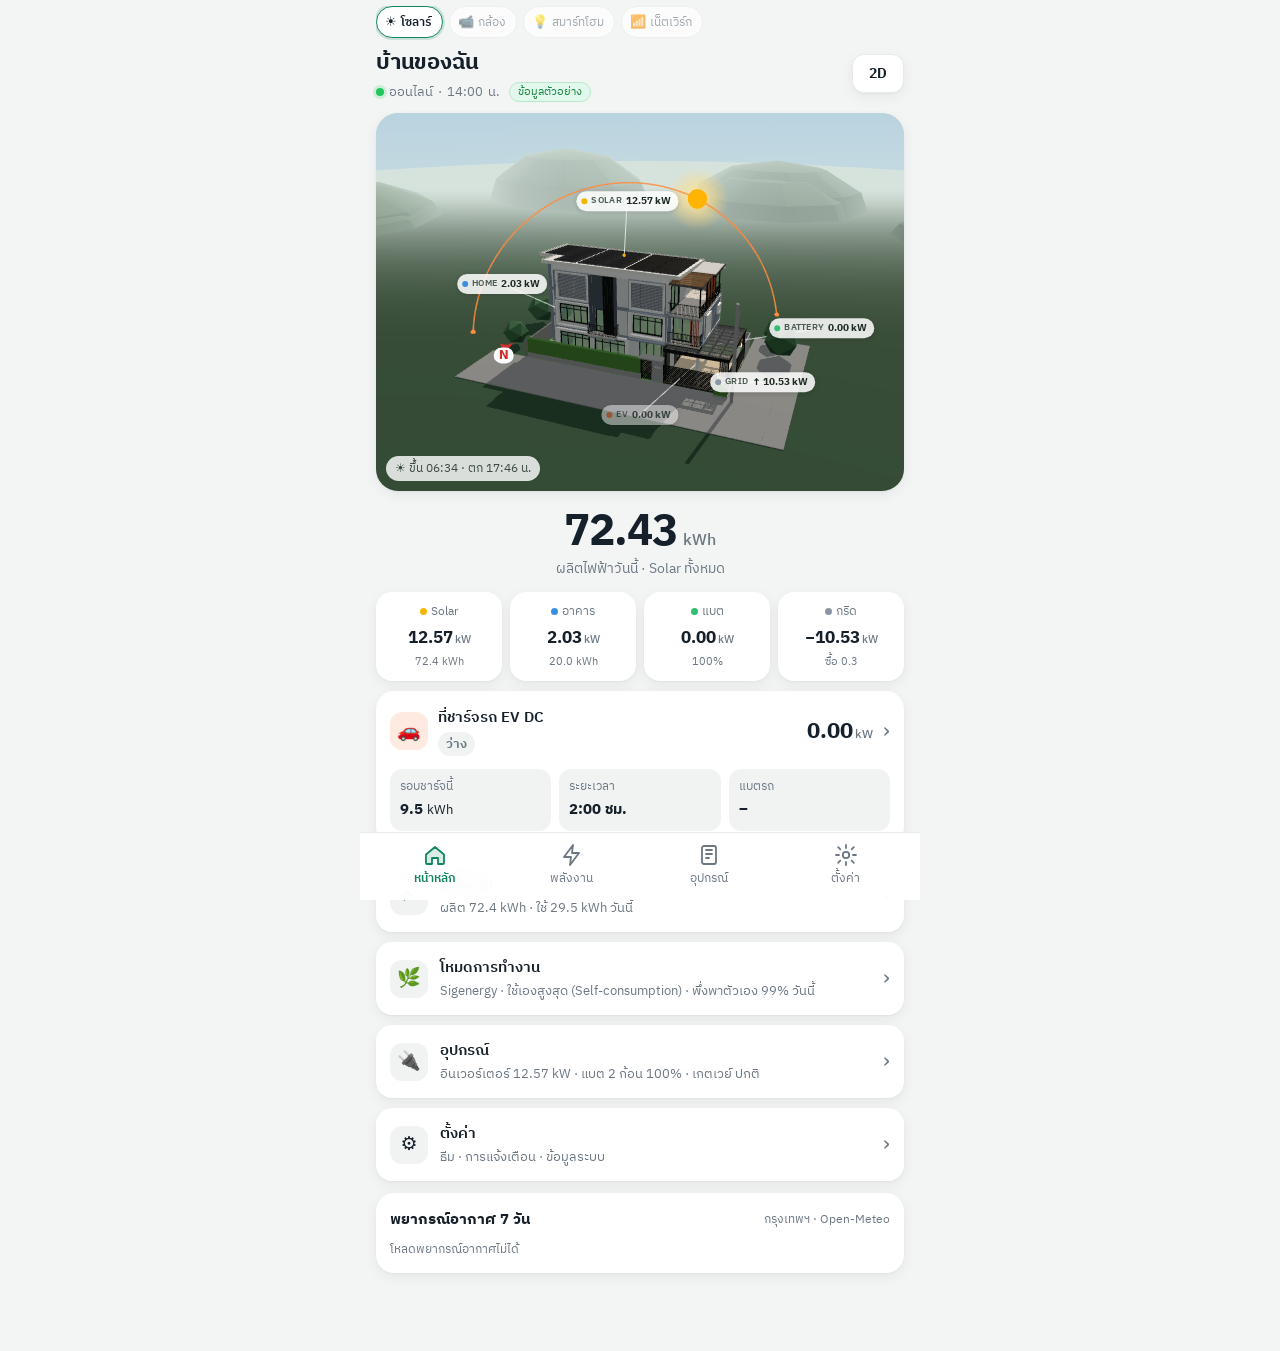
==== commit bfbbb5df: "App: Home Hub API mode (/api/live, today, day, days) with sim fallback; EV DC charger card; live/dem" ====
--- a/index.html
+++ b/index.html
@@ -39,6 +39,7 @@
         <div class="big-s">ผลิตไฟฟ้าวันนี้ · Solar ทั้งหมด</div>
       </div>
       <div class="cells" id="cells"></div>
+      <a class="card ev-card" id="evCard" href="#device/ev"></a>
       <div class="list" id="homeList"></div>
       <div class="card weather" id="weather"><div class="card-h"><b>พยากรณ์อากาศ 7 วัน</b><span class="muted">กรุงเทพฯ · Open-Meteo</span></div><div class="wx-body muted">กำลังโหลด…</div></div>
     </section>
--- a/style.css
+++ b/style.css
@@ -75,6 +75,17 @@
 .note{font-size:12px;color:var(--mut);margin:10px 4px}
 .state-pill{display:inline-block;font-size:12px;border-radius:999px;padding:1px 8px;background:color-mix(in srgb,var(--acc) 14%,transparent);color:var(--acc);font-weight:600}
 .state-pill.idle{background:var(--soft);color:var(--mut)}
+.badge.live{background:#e3f8ec;color:#15803d;border-color:#b6e8c9}html[data-theme=dark] .badge.live{background:#10301f;color:#6ee7a0;border-color:#1d5236}
+.dot.off{background:#ef4444;box-shadow:0 0 0 3px rgba(239,68,68,.18)}
+.ev-card{display:block;text-decoration:none;color:inherit;margin-top:10px}
+.ev-card .ev-top{display:flex;align-items:center;gap:10px}.ev-card .ev-ic{width:38px;height:38px;border-radius:12px;display:grid;place-items:center;font-size:19px;background:color-mix(in srgb,var(--ev) 16%,transparent);flex:none}
+.ev-card .ev-t{flex:1;min-width:0}.ev-card .ev-t b{display:block;font-size:15px;font-weight:600}.ev-card .ev-t span{font-size:13px;color:var(--mut)}
+.ev-card .ev-kw{font-size:22px;font-weight:700;font-variant-numeric:tabular-nums;white-space:nowrap}.ev-card .ev-kw small{font-size:12px;font-weight:500;color:var(--mut);margin-left:2px}
+.ev-card .ev-pill{display:inline-block;font-size:12px;border-radius:999px;padding:1px 8px;font-weight:600;background:var(--soft);color:var(--mut);margin-top:2px}
+.ev-card .ev-pill.on{background:color-mix(in srgb,var(--ev) 16%,transparent);color:var(--ev)}
+.ev-card .ev-grid{display:grid;grid-template-columns:repeat(3,1fr);gap:8px;margin-top:12px}
+.ev-card .ev-grid div{background:var(--soft);border-radius:12px;padding:8px 10px}.ev-card .ev-grid i{display:block;font-style:normal;font-size:11.5px;color:var(--mut)}.ev-card .ev-grid b{font-size:15px;font-variant-numeric:tabular-nums}
+.ev-card .ev-bar{height:6px;border-radius:9px;background:var(--line);margin-top:6px;overflow:hidden}.ev-card .ev-bar i{display:block;height:100%;background:var(--ev);border-radius:9px}
 .ring{display:block;margin:0 auto}
 .tabs{position:fixed;left:50%;transform:translateX(-50%);bottom:0;width:100%;max-width:560px;display:grid;grid-template-columns:repeat(4,1fr);background:var(--tab);backdrop-filter:blur(14px);-webkit-backdrop-filter:blur(14px);border-top:1px solid var(--line);padding:6px 6px calc(8px + env(safe-area-inset-bottom));z-index:30}
 .tabs a{display:flex;flex-direction:column;align-items:center;gap:2px;text-decoration:none;color:var(--mut);font-size:11.5px;padding:4px 0;border-radius:12px;transition:color .2s}
@@ -90,3 +101,5 @@
 .tip{min-width:180px}.tip div{white-space:nowrap}
 .kv-list div b{flex:0 1 auto;max-width:52%}.kv-list div span{flex:1 1 auto}
 html[data-theme=dark] .hero{filter:brightness(.9)}
+.scene-lbl{padding:2px 7px 2px 5px;font-size:10px;gap:4px;background:rgba(255,255,255,.86);box-shadow:0 1px 5px rgba(0,0,0,.16)}
+.scene-lbl i{width:6px;height:6px}.scene-lbl .n{font-size:8.5px;letter-spacing:.3px}
